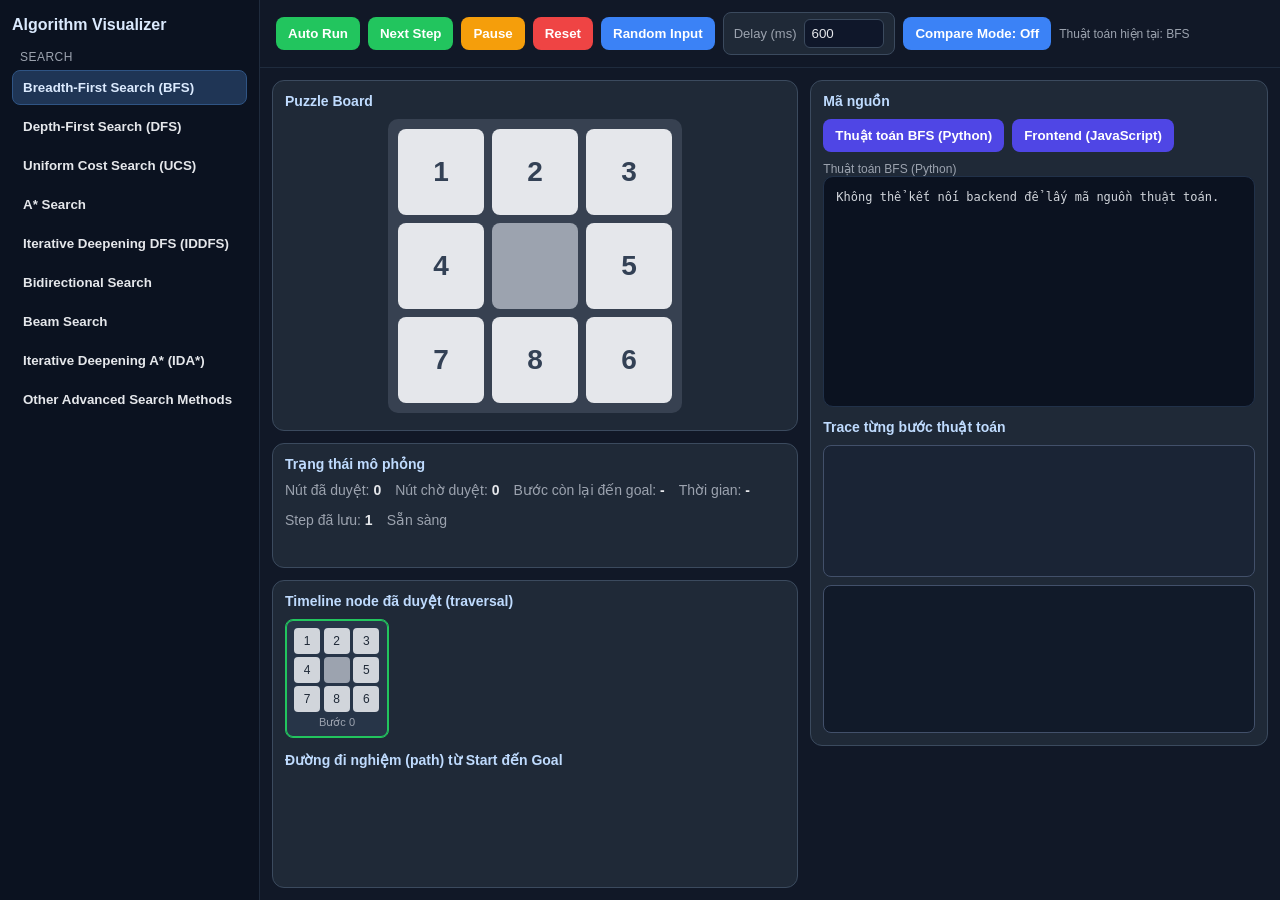
==== index.html @ 18bc1023 "version1" ====
<!DOCTYPE html>
<html lang="vi">
<head>
    <meta charset="UTF-8">
    <meta name="viewport" content="width=device-width, initial-scale=1.0">
    <title>AI Algorithm Visualizer</title>
    <link rel="stylesheet" href="./styles.css">
</head>
<body>
    <div class="app">
        <aside class="sidebar">
            <h2>Algorithm Visualizer</h2>
            <div class="group-title">Search</div>
            <button class="algo-item active" data-algo="bfs">Breadth-First Search (BFS)</button>
            <button class="algo-item" data-algo="dfs">Depth-First Search (DFS)</button>
            <button class="algo-item" data-algo="ucs">Uniform Cost Search (UCS)</button>
            <button class="algo-item" data-algo="astar">A* Search</button>
            <button class="algo-item" data-algo="iddfs">Iterative Deepening DFS (IDDFS)</button>
            <button class="algo-item" data-algo="bidirectional">Bidirectional Search</button>
            <button class="algo-item" data-algo="beam">Beam Search</button>
            <button class="algo-item" data-algo="idastar">Iterative Deepening A* (IDA*)</button>
            <button class="algo-item" data-algo="advanced">Other Advanced Search Methods</button>
        </aside>

        <main class="main">
            <div class="topbar">
                <button class="btn-start" onclick="startSearch()">Auto Run</button>
                <button class="btn-start" onclick="nextStep()">Next Step</button>
                <button id="pause-btn" class="btn-pause" onclick="togglePause()" disabled>Pause</button>
                <button class="btn-reset" onclick="resetSearch()">Reset</button>
                <button class="btn-random" onclick="randomizeInput()">Random Input</button>
                <label class="delay">Delay (ms) <input id="delay-input" type="number" min="50" max="5000" step="50" value="600"></label>
                <button id="compare-mode-btn" class="btn-random" onclick="toggleCompareMode()">Compare Mode: Off</button>
                <div id="compare-controls" class="hidden">
                    <label class="delay">Compare A
                        <select id="compare-a">
                            <option value="bfs">BFS</option>
                            <option value="dfs">DFS</option>
                            <option value="ucs">UCS</option>
                            <option value="astar">A*</option>
                            <option value="iddfs">IDDFS</option>
                            <option value="bidirectional">Bidirectional</option>
                            <option value="beam">Beam</option>
                            <option value="idastar">IDA*</option>
                            <option value="advanced">Advanced</option>
                        </select>
                    </label>
                    <label class="delay">Compare B
                        <select id="compare-b">
                            <option value="dfs">DFS</option>
                            <option value="bfs">BFS</option>
                            <option value="ucs">UCS</option>
                            <option value="astar">A*</option>
                            <option value="iddfs">IDDFS</option>
                            <option value="bidirectional">Bidirectional</option>
                            <option value="beam">Beam</option>
                            <option value="idastar">IDA*</option>
                            <option value="advanced">Advanced</option>
                        </select>
                    </label>
                    <label class="delay" title="Tổng thời gian tối đa để chạy hết animation compare; số frame càng nhiều thì mỗi frame càng nhanh.">Tua compare (giây)
                        <input id="compare-anim-budget-sec" type="number" min="1" max="600" step="1" value="50">
                    </label>
                    <button class="btn-start" onclick="compareAlgorithms()">Compare</button>
                </div>
                <span id="algo-label" class="subtle">Thuật toán hiện tại: BFS</span>
            </div>

            <div class="workspace">
                <section class="col">
                    <div class="panel compare-split-panel hidden" id="compare-split-panel">
                        <h3 class="panel-title">Compare View (A vs B)</h3>
                        <div class="compare-split-grid">
                            <div class="compare-side">
                                <div class="compare-title" id="compare-side-a-title">Algo A</div>
                                <div class="compare-main-board" id="compare-side-a-board"></div>
                                <div class="compare-line" id="compare-side-a-stats">No data</div>
                            </div>
                            <div class="compare-side">
                                <div class="compare-title" id="compare-side-b-title">Algo B</div>
                                <div class="compare-main-board" id="compare-side-b-board"></div>
                                <div class="compare-line" id="compare-side-b-stats">No data</div>
                            </div>
                        </div>
                    </div>

                    <div class="panel normal-mode-panel" id="main-board-panel">
                        <h3 class="panel-title">Puzzle Board</h3>
                        <div id="puzzle-container"></div>
                    </div>
                    <div class="panel normal-mode-panel" id="main-stats-panel">
                        <h3 class="panel-title">Trạng thái mô phỏng</h3>
                        <div class="stats">
                            <span>Nút đã duyệt: <b id="nodes">0</b></span>
                            <span>Nút chờ duyệt: <b id="frontier">0</b></span>
                            <span>Bước còn lại đến goal: <b id="remaining-steps">-</b></span>
                            <span>Thời gian: <b id="time">-</b></span>
                            <span>Step đã lưu: <b id="history-count">0</b></span>
                            <span id="status">Sẵn sàng</span>
                        </div>
                    </div>
                    <div class="panel hidden" id="compare-panel">
                        <h3 class="panel-title">So sánh thuật toán</h3>
                        <div id="compare-summary" class="subtle">Chọn 2 thuật toán và bấm Compare.</div>
                        <div class="compare-metrics" id="compare-metrics"></div>
                        <div class="compare-traversal" id="compare-traversal"></div>
                    </div>
                    <div class="panel normal-mode-panel" id="path-panel">
                        <h3 class="panel-title">Timeline node đã duyệt (traversal)</h3>
                        <div id="path-container"></div>
                        <h3 class="panel-title solution-title">Đường đi nghiệm (path) từ Start đến Goal</h3>
                        <div id="solution-path-container" class="solution-path-container"></div>
                    </div>
                </section>

                <section class="col" id="source-column">
                    <div class="panel source-trace-panel">
                        <div class="source-block">
                            <h3 class="panel-title">Mã nguồn</h3>
                            <div class="source-switch">
                                <button class="source-btn" onclick="showBfsSource()">Thuật toán BFS (Python)</button>
                                <button class="source-btn" onclick="showFrontendSource()">Frontend (JavaScript)</button>
                            </div>
                            <div id="source-title" class="subtle">Thuật toán BFS (Python)</div>
                            <pre id="source-code">Đang tải mã nguồn...</pre>
                        </div>

                        <div class="trace-block" id="trace-panel">
                            <h3 class="panel-title">Trace từng bước thuật toán</h3>
                            <div id="trace-program"></div>
                            <div id="trace-log"></div>
                        </div>
                    </div>
                </section>
            </div>
        </main>
    </div>

    <script src="./app.js"></script>
</body>
</html>
---- styles.css ----
:root {
    --bg: #111827;
    --panel: #1f2937;
    --panel-soft: #273548;
    --panel-border: #3b4a5e;
    --text: #e5e7eb;
    --text-dim: #9ca3af;
    --accent: #22c55e;
    --accent-2: #3b82f6;
    --warn: #f59e0b;
    --danger: #ef4444;
}

* { box-sizing: border-box; }

body {
    margin: 0;
    font-family: Inter, "Segoe UI", sans-serif;
    background: var(--bg);
    color: var(--text);
    min-height: 100vh;
}

.app {
    display: grid;
    grid-template-columns: 260px 1fr;
    min-height: 100vh;
}

.sidebar {
    background: #0b1220;
    border-right: 1px solid #1f2b3d;
    padding: 16px 12px;
    overflow: auto;
}

.sidebar h2 {
    margin: 0 0 16px;
    font-size: 16px;
    color: #dbeafe;
}

.group-title {
    font-size: 12px;
    color: var(--text-dim);
    margin: 14px 8px 6px;
    text-transform: uppercase;
    letter-spacing: .04em;
}

.algo-item {
    width: 100%;
    text-align: left;
    border: 1px solid transparent;
    background: transparent;
    color: var(--text);
    border-radius: 8px;
    padding: 9px 10px;
    margin-bottom: 4px;
    cursor: pointer;
}

.algo-item:hover { background: #1b2638; }

.algo-item.active {
    background: #1f3555;
    border-color: #2f5484;
    color: #dbeafe;
}

.main {
    display: grid;
    grid-template-rows: auto 1fr;
    min-width: 0;
}

.topbar {
    border-bottom: 1px solid #1f2b3d;
    padding: 12px 16px;
    display: flex;
    gap: 8px;
    align-items: center;
    flex-wrap: wrap;
}

#compare-controls {
    display: inline-flex;
    gap: 8px;
    align-items: center;
    flex-wrap: wrap;
}

.main.compare-active .workspace {
    grid-template-columns: 1fr;
}

.main.compare-active .col {
    grid-template-columns: 1fr;
}

button {
    border: 0;
    border-radius: 8px;
    padding: 9px 12px;
    color: white;
    cursor: pointer;
    font-weight: 600;
}

.btn-start { background: var(--accent); }
.btn-pause { background: var(--warn); }
.btn-reset { background: var(--danger); }
.btn-random { background: var(--accent-2); }

.delay {
    display: inline-flex;
    gap: 8px;
    align-items: center;
    padding: 6px 10px;
    border: 1px solid var(--panel-border);
    border-radius: 8px;
    background: var(--panel);
    color: var(--text-dim);
    font-size: 13px;
}

.delay input {
    width: 80px;
    border-radius: 6px;
    border: 1px solid var(--panel-border);
    background: #0f172a;
    color: var(--text);
    padding: 6px;
}

.delay select {
    min-width: 90px;
    border-radius: 6px;
    border: 1px solid var(--panel-border);
    background: #0f172a;
    color: var(--text);
    padding: 6px;
}

.workspace {
    display: grid;
    grid-template-columns: 1.15fr 1fr;
    gap: 12px;
    padding: 12px;
    min-height: 0;
}

.col {
    display: grid;
    gap: 12px;
    min-height: 0;
    min-width: 0;
}

.panel {
    background: var(--panel);
    border: 1px solid var(--panel-border);
    border-radius: 12px;
    padding: 12px;
    min-height: 120px;
    min-width: 0;
}

.hidden { display: none !important; }

.panel-title {
    margin: 0 0 10px;
    font-size: 14px;
    color: #bfdbfe;
}

.stats {
    display: flex;
    gap: 14px;
    flex-wrap: wrap;
    font-size: 14px;
    color: var(--text-dim);
}

.stats b { color: var(--text); }

#puzzle-container {
    display: grid;
    grid-template-columns: repeat(3, 86px);
    gap: 8px;
    justify-content: center;
    background: #374151;
    border-radius: 10px;
    padding: 10px;
    width: max-content;
    margin: 0 auto;
}

.tile {
    position: relative;
    width: 86px;
    height: 86px;
    border-radius: 8px;
    display: flex;
    align-items: center;
    justify-content: center;
    font-size: 28px;
    font-weight: 700;
    background: #e5e7eb;
    color: #334155;
    transition: background-color 0.2s ease, transform 0.2s ease, box-shadow 0.2s ease;
}

.empty { background: #9ca3af; }

/* Flash mọi ô có giá trị khác bước trước (kể cả nhảy xa trên graph). */
@keyframes tile-changed-flash {
    0% { box-shadow: 0 0 0 0 rgba(167, 139, 250, 0.65); transform: scale(1); }
    35% { box-shadow: 0 0 0 10px rgba(167, 139, 250, 0.18); transform: scale(1.06); background: #c4b5fd; }
    100% { box-shadow: 0 0 0 0 transparent; transform: scale(1); }
}

.tile.tile-changed-flash,
.tile.empty.tile-changed-flash {
    animation: tile-changed-flash 0.5s ease-out;
    z-index: 1;
}

@keyframes mini-tile-changed-flash {
    0% { box-shadow: 0 0 0 0 rgba(167, 139, 250, 0.55); }
    40% { box-shadow: 0 0 0 4px rgba(167, 139, 250, 0.3); background: #c4b5fd; }
    100% { box-shadow: 0 0 0 0 transparent; }
}

.mini-tile.mini-tile-changed-flash,
.mini-tile.empty.mini-tile-changed-flash {
    animation: mini-tile-changed-flash 0.5s ease-out;
}

@keyframes compare-main-tile-changed-flash {
    0% { box-shadow: 0 0 0 0 rgba(167, 139, 250, 0.55); transform: scale(1); }
    40% { box-shadow: 0 0 0 6px rgba(167, 139, 250, 0.22); transform: scale(1.07); background: #c4b5fd; }
    100% { box-shadow: 0 0 0 0 transparent; transform: scale(1); }
}

.compare-main-tile.compare-main-tile-changed-flash,
.compare-main-tile.empty.compare-main-tile-changed-flash {
    animation: compare-main-tile-changed-flash 0.5s ease-out;
    z-index: 1;
}

#path-container {
    display: flex;
    gap: 8px;
    overflow-x: auto;
    overflow-y: hidden;
    min-height: 92px;
    max-width: 100%;
    padding-bottom: 4px;
}

.path-node {
    min-width: 104px;
    flex: 0 0 auto;
    border-radius: 8px;
    border: 1px solid #42506a;
    background: var(--panel-soft);
    padding: 8px;
}

.path-node.current {
    border-color: #22c55e;
    box-shadow: 0 0 0 1px #22c55e inset;
}

.mini-grid { display: grid; grid-template-columns: repeat(3, 1fr); gap: 3px; }

.mini-tile {
    position: relative;
    width: 26px;
    height: 26px;
    border-radius: 4px;
    display: flex;
    align-items: center;
    justify-content: center;
    background: #d1d5db;
    color: #1f2937;
    font-size: 12px;
    transition: background-color 0.2s ease, box-shadow 0.2s ease;
}

.mini-tile.empty { background: #9ca3af; }

.path-step { text-align: center; font-size: 11px; color: var(--text-dim); margin-top: 4px; }

#path-panel {
    max-height: 360px;
    overflow: hidden;
}

.solution-title {
    margin-top: 10px;
}

.solution-path-container {
    display: flex;
    gap: 8px;
    overflow-x: auto;
    overflow-y: hidden;
    min-height: 92px;
    max-width: 100%;
    padding-bottom: 4px;
}

#compare-panel { overflow: hidden; }

.compare-metrics {
    display: grid;
    grid-template-columns: 1fr 1fr;
    gap: 8px;
    margin-top: 8px;
}

.compare-card {
    border: 1px solid #42506a;
    border-radius: 8px;
    background: #1a2435;
    padding: 8px;
    min-width: 0;
}

.compare-title {
    font-size: 12px;
    color: #bfdbfe;
    margin-bottom: 6px;
}

.compare-line {
    font-size: 12px;
    color: #d1d5db;
    margin: 2px 0;
}

.compare-traversal {
    display: grid;
    grid-template-columns: 1fr;
    gap: 8px;
    margin-top: 8px;
}

.compare-traversal-block {
    min-width: 0;
}

.compare-strip {
    border: 1px solid #42506a;
    border-radius: 8px;
    background: #111a29;
    padding: 6px;
    min-height: 80px;
    max-height: 130px;
    overflow-x: auto;
    overflow-y: hidden;
    display: flex;
    gap: 6px;
}

.compare-state {
    min-width: 62px;
    border: 1px solid #3f4e66;
    border-radius: 6px;
    padding: 4px;
    background: #1f2937;
}

.compare-grid {
    display: grid;
    grid-template-columns: repeat(3, 1fr);
    gap: 2px;
}

.compare-tile {
    width: 14px;
    height: 14px;
    border-radius: 2px;
    background: #d1d5db;
    color: #111827;
    font-size: 9px;
    display: flex;
    align-items: center;
    justify-content: center;
}

.compare-tile.empty { background: #9ca3af; }

.compare-split-grid {
    display: grid;
    grid-template-columns: 1fr 1fr;
    gap: 10px;
    align-items: stretch;
}

.compare-side {
    border: 1px solid #42506a;
    border-radius: 8px;
    background: #1a2435;
    padding: 8px;
    min-height: 132px;
    display: flex;
    flex-direction: column;
    justify-content: space-between;
}

.compare-main-board {
    margin-top: 6px;
    display: grid;
    grid-template-columns: repeat(3, 48px);
    gap: 6px;
    width: max-content;
    background: #334155;
    padding: 8px;
    border-radius: 6px;
}

.compare-main-tile {
    position: relative;
    width: 48px;
    height: 48px;
    border-radius: 4px;
    background: #e5e7eb;
    color: #111827;
    font-size: 22px;
    font-weight: 700;
    display: flex;
    align-items: center;
    justify-content: center;
    transition: background-color 0.2s ease, transform 0.2s ease, box-shadow 0.2s ease;
}

.compare-main-tile.empty { background: #9ca3af; }

.compare-split-panel,
#compare-panel {
    width: 100%;
}

#trace-panel {
    overflow: hidden;
}

#trace-program {
    border: 1px solid #42506a;
    border-radius: 8px;
    background: #1a2435;
    margin-bottom: 8px;
    max-height: 130px;
    overflow: auto;
}

.trace-line {
    padding: 6px 8px;
    font-size: 12px;
    color: #cbd5e1;
    border-bottom: 1px solid #2b3951;
    font-family: ui-monospace, SFMono-Regular, Menlo, monospace;
}

.trace-line:last-child { border-bottom: 0; }
.trace-line.active {
    background: #1e3a5f;
    color: #e2e8f0;
}

#trace-log {
    border: 1px solid #42506a;
    border-radius: 8px;
    background: #111a29;
    max-height: 120px;
    overflow: auto;
    padding: 6px;
    font-size: 12px;
}

.trace-log-item {
    color: #cbd5e1;
    padding: 4px 2px;
    border-bottom: 1px dashed #2f3f58;
}

.trace-log-item:last-child { border-bottom: 0; }

#source-code {
    margin: 0;
    max-height: none;
    overflow: auto;
    padding: 12px;
    border-radius: 10px;
    background: #0b1220;
    border: 1px solid #213149;
    color: #d1d5db;
    font-size: 12px;
    line-height: 1.45;
    white-space: pre;
    font-family: ui-monospace, SFMono-Regular, Menlo, Monaco, Consolas, monospace;
}

.tok-kw { color: #c084fc; font-weight: 600; }
.tok-str { color: #34d399; }
.tok-num { color: #f59e0b; }
.tok-comment { color: #94a3b8; font-style: italic; }

.source-switch { display: flex; gap: 8px; margin-bottom: 10px; }
.source-btn { background: #4f46e5; }
.subtle { color: var(--text-dim); font-size: 12px; }

.source-trace-panel {
    display: grid;
    grid-template-rows: minmax(280px, 1fr) minmax(230px, 1fr);
    gap: 12px;
    height: min(74vh, 780px);
    min-height: 0;
    width: 100%;
    max-width: 100%;
    overflow: hidden;
}

.source-block,
.trace-block {
    min-height: 0;
    min-width: 0;
    display: flex;
    flex-direction: column;
    overflow: hidden;
}

.source-block #source-code {
    flex: 1;
    min-height: 160px;
}

.trace-block #trace-program {
    flex: 0 0 42%;
    min-height: 90px;
    max-height: none;
}

.trace-block #trace-log {
    flex: 1;
    max-height: none;
    min-height: 0;
    overflow-x: hidden;
}

.trace-block #trace-program {
    overflow-x: hidden;
}

.trace-line,
.trace-log-item {
    overflow-wrap: anywhere;
    word-break: break-word;
}

@media (max-width: 1200px) {
    .workspace { grid-template-columns: 1fr; }
    .source-trace-panel {
        height: auto;
        grid-template-rows: auto auto;
    }
}
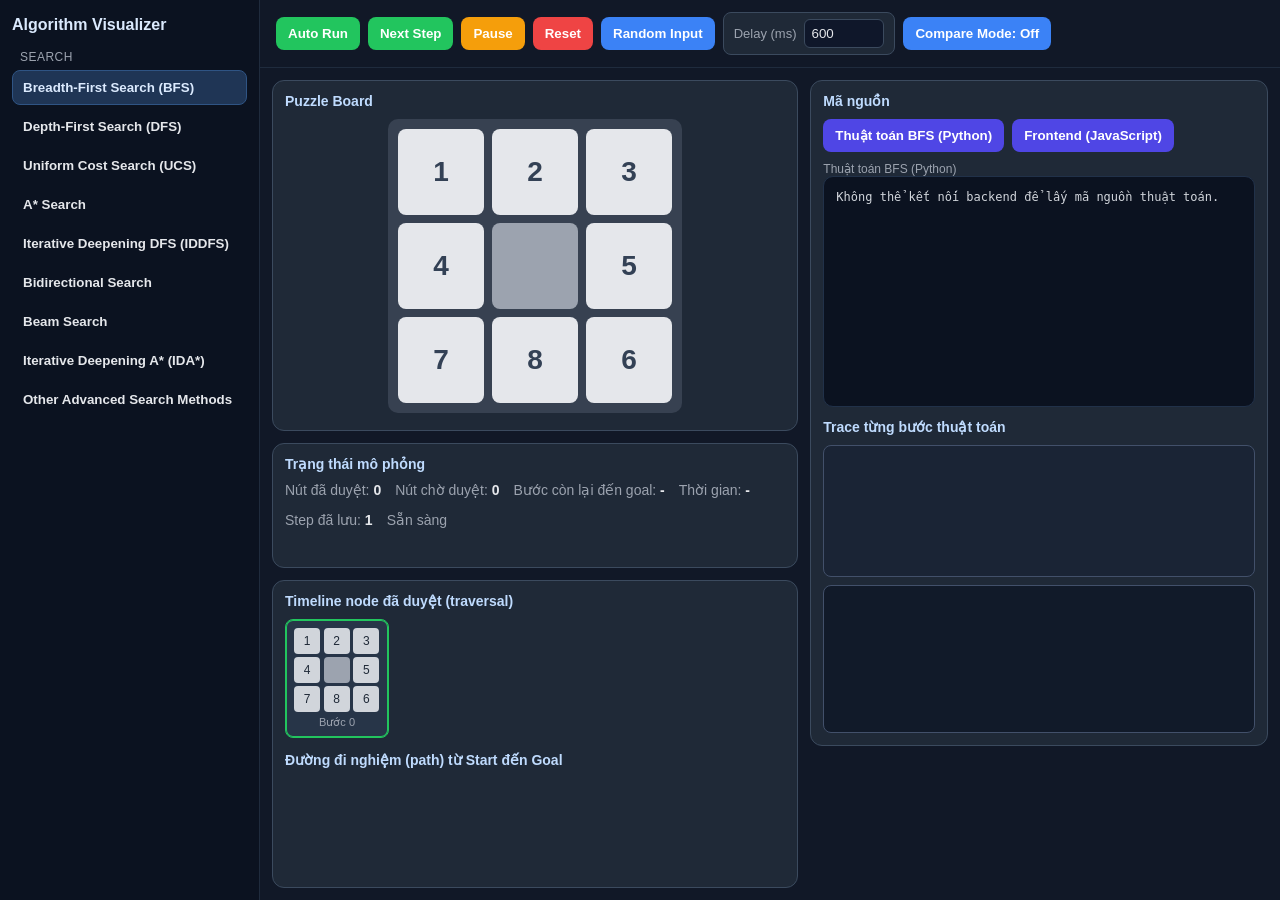
==== commit 9b47b485: "Tung" ====
--- a/index.html
+++ b/index.html
@@ -57,13 +57,12 @@
                             <option value="idastar">IDA*</option>
                             <option value="advanced">Advanced</option>
                         </select>
-                    </label>
-                    <label class="delay" title="Tổng thời gian tối đa để chạy hết animation compare; số frame càng nhiều thì mỗi frame càng nhanh.">Tua compare (giây)
-                        <input id="compare-anim-budget-sec" type="number" min="1" max="600" step="1" value="50">
-                    </label>
+                    <!-- </label> -->
+                    <!-- <label class="delay" title="Tổng thời gian tối đa để chạy hết animation compare; số frame càng nhiều thì mỗi frame càng nhanh.">Tua compare (giây) -->
+                        <!-- <input id="compare-anim-budget-sec" type="number" min="1" max="600" step="1" value="50"> -->
+                    <!-- </label> -->
                     <button class="btn-start" onclick="compareAlgorithms()">Compare</button>
                 </div>
-                <span id="algo-label" class="subtle">Thuật toán hiện tại: BFS</span>
             </div>
 
             <div class="workspace">
--- a/styles.css
+++ b/styles.css
@@ -222,7 +222,7 @@
 
 .tile.tile-changed-flash,
 .tile.empty.tile-changed-flash {
-    animation: tile-changed-flash 0.5s ease-out;
+    animation: tile-changed-flash 0.18s ease-out;
     z-index: 1;
 }
 
@@ -234,7 +234,7 @@
 
 .mini-tile.mini-tile-changed-flash,
 .mini-tile.empty.mini-tile-changed-flash {
-    animation: mini-tile-changed-flash 0.5s ease-out;
+    animation: mini-tile-changed-flash 0.18s ease-out;
 }
 
 @keyframes compare-main-tile-changed-flash {
@@ -245,7 +245,7 @@
 
 .compare-main-tile.compare-main-tile-changed-flash,
 .compare-main-tile.empty.compare-main-tile-changed-flash {
-    animation: compare-main-tile-changed-flash 0.5s ease-out;
+    animation: compare-main-tile-changed-flash 0.18s ease-out;
     z-index: 1;
 }
 
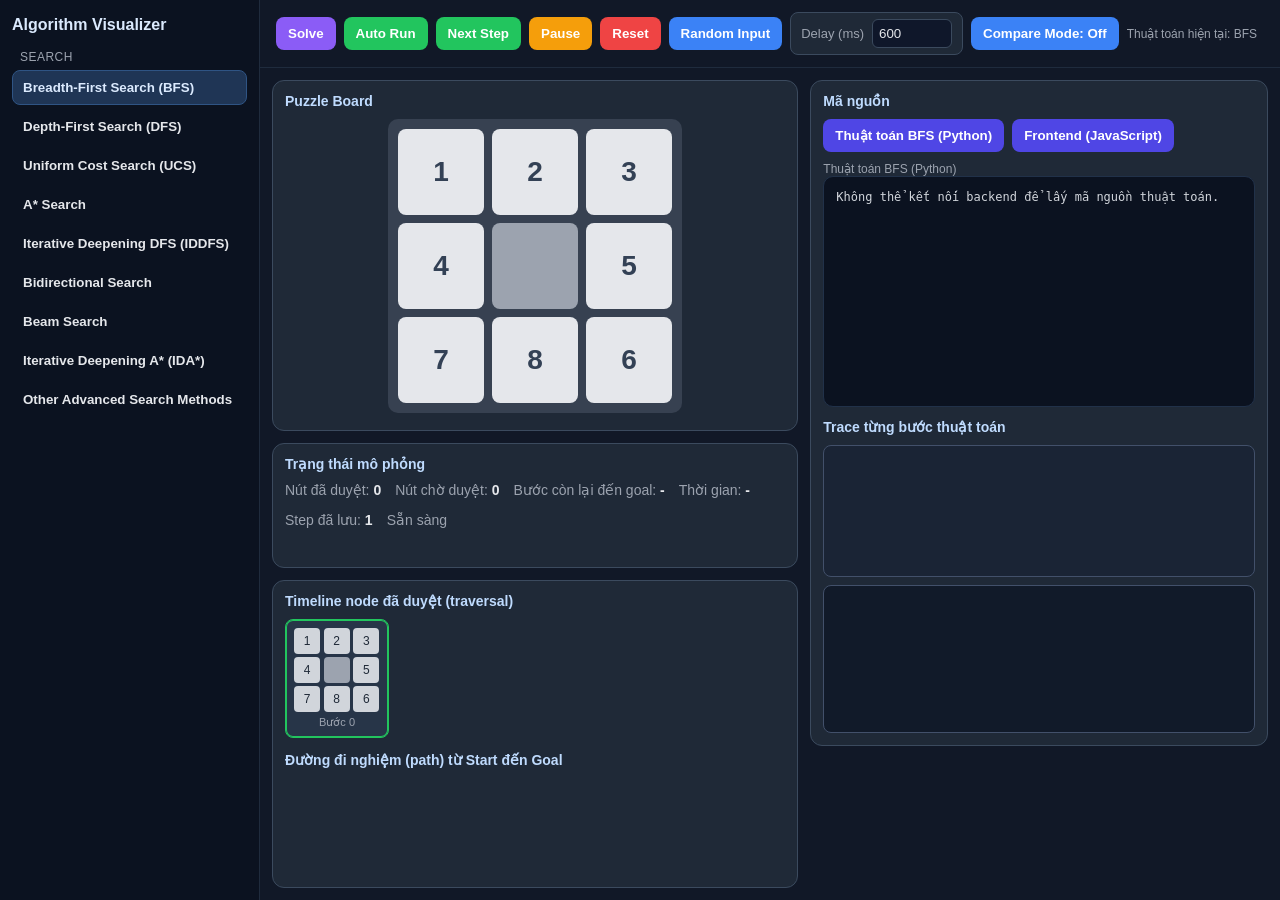
==== commit 0c1c6a9b: "Hieu" ====
--- a/index.html
+++ b/index.html
@@ -24,6 +24,7 @@
 
         <main class="main">
             <div class="topbar">
+                <button class="btn-solve" onclick="solveInstant()">Solve</button>
                 <button class="btn-start" onclick="startSearch()">Auto Run</button>
                 <button class="btn-start" onclick="nextStep()">Next Step</button>
                 <button id="pause-btn" class="btn-pause" onclick="togglePause()" disabled>Pause</button>
@@ -57,12 +58,13 @@
                             <option value="idastar">IDA*</option>
                             <option value="advanced">Advanced</option>
                         </select>
-                    <!-- </label> -->
-                    <!-- <label class="delay" title="Tổng thời gian tối đa để chạy hết animation compare; số frame càng nhiều thì mỗi frame càng nhanh.">Tua compare (giây) -->
-                        <!-- <input id="compare-anim-budget-sec" type="number" min="1" max="600" step="1" value="50"> -->
-                    <!-- </label> -->
+                    </label>
+                    <label class="delay" title="Tổng thời gian tối đa để chạy hết animation compare; số frame càng nhiều thì mỗi frame càng nhanh.">Tua compare (giây)
+                        <input id="compare-anim-budget-sec" type="number" min="1" max="600" step="1" value="50">
+                    </label>
                     <button class="btn-start" onclick="compareAlgorithms()">Compare</button>
                 </div>
+                <span id="algo-label" class="subtle">Thuật toán hiện tại: BFS</span>
             </div>
 
             <div class="workspace">
--- a/styles.css
+++ b/styles.css
@@ -222,7 +222,7 @@
 
 .tile.tile-changed-flash,
 .tile.empty.tile-changed-flash {
-    animation: tile-changed-flash 0.18s ease-out;
+    animation: tile-changed-flash 0.5s ease-out;
     z-index: 1;
 }
 
@@ -234,7 +234,7 @@
 
 .mini-tile.mini-tile-changed-flash,
 .mini-tile.empty.mini-tile-changed-flash {
-    animation: mini-tile-changed-flash 0.18s ease-out;
+    animation: mini-tile-changed-flash 0.5s ease-out;
 }
 
 @keyframes compare-main-tile-changed-flash {
@@ -245,7 +245,7 @@
 
 .compare-main-tile.compare-main-tile-changed-flash,
 .compare-main-tile.empty.compare-main-tile-changed-flash {
-    animation: compare-main-tile-changed-flash 0.18s ease-out;
+    animation: compare-main-tile-changed-flash 0.5s ease-out;
     z-index: 1;
 }
 
@@ -568,3 +568,15 @@
         grid-template-rows: auto auto;
     }
 }
+.btn-solve { background: #8b5cf6; }
+.tile {
+  will-change: transform;
+  transition: background 0.25s ease;
+}
+.tile.animating {
+  transition: transform 0.28s cubic-bezier(0.4, 0, 0.2, 1), background 0.25s ease;
+}
+.tile.moved {
+  background: #22c55e !important;
+  color: #fff !important;
+}
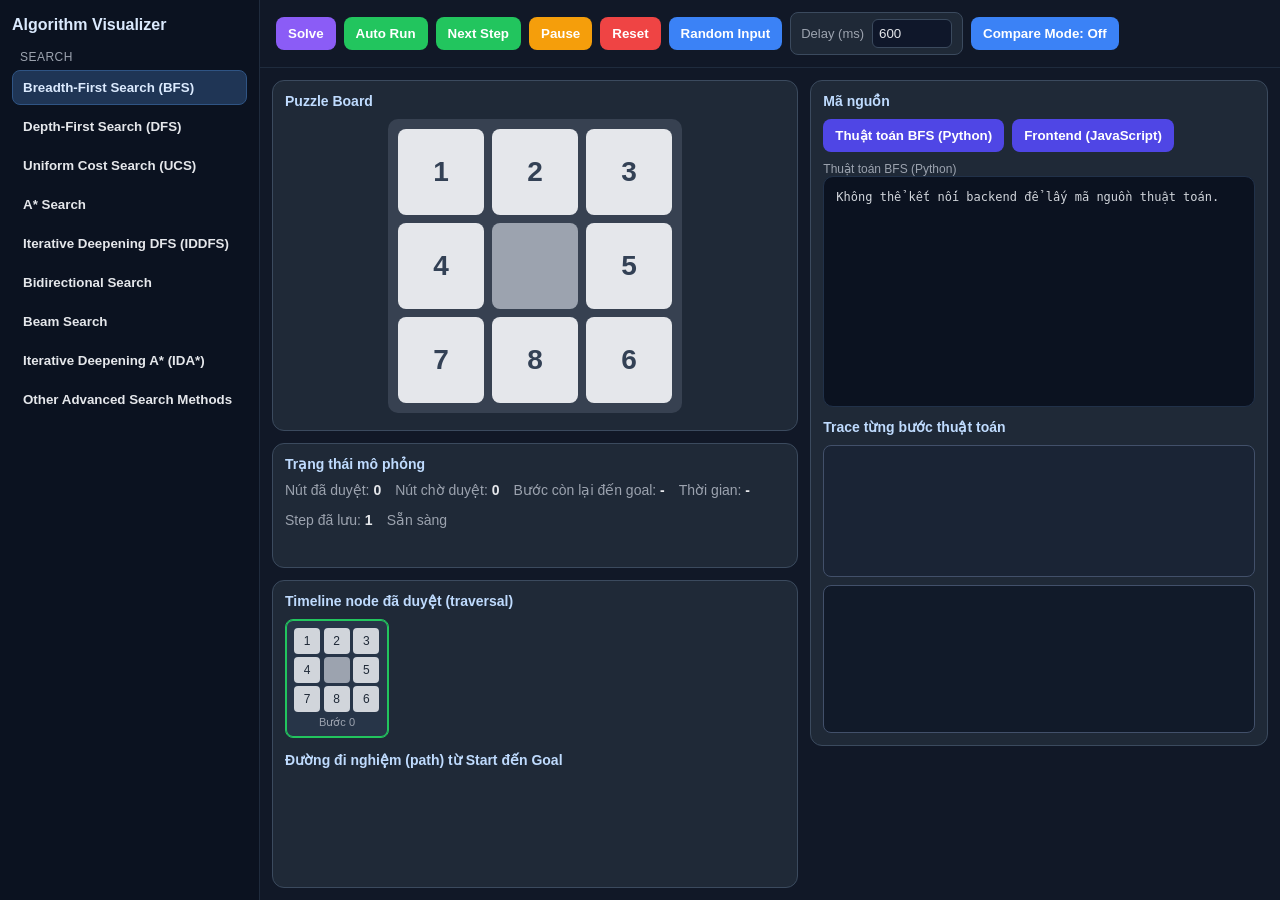
==== commit 4d6be8fc: "Merge branch 'master' of https://github.com/Thanhtung46/visualization-Aglo-Problem-Search" ====
--- a/index.html
+++ b/index.html
@@ -58,13 +58,12 @@
                             <option value="idastar">IDA*</option>
                             <option value="advanced">Advanced</option>
                         </select>
-                    </label>
-                    <label class="delay" title="Tổng thời gian tối đa để chạy hết animation compare; số frame càng nhiều thì mỗi frame càng nhanh.">Tua compare (giây)
-                        <input id="compare-anim-budget-sec" type="number" min="1" max="600" step="1" value="50">
-                    </label>
+                    <!-- </label> -->
+                    <!-- <label class="delay" title="Tổng thời gian tối đa để chạy hết animation compare; số frame càng nhiều thì mỗi frame càng nhanh.">Tua compare (giây) -->
+                        <!-- <input id="compare-anim-budget-sec" type="number" min="1" max="600" step="1" value="50"> -->
+                    <!-- </label> -->
                     <button class="btn-start" onclick="compareAlgorithms()">Compare</button>
                 </div>
-                <span id="algo-label" class="subtle">Thuật toán hiện tại: BFS</span>
             </div>
 
             <div class="workspace">
--- a/styles.css
+++ b/styles.css
@@ -222,7 +222,7 @@
 
 .tile.tile-changed-flash,
 .tile.empty.tile-changed-flash {
-    animation: tile-changed-flash 0.5s ease-out;
+    animation: tile-changed-flash 0.18s ease-out;
     z-index: 1;
 }
 
@@ -234,7 +234,7 @@
 
 .mini-tile.mini-tile-changed-flash,
 .mini-tile.empty.mini-tile-changed-flash {
-    animation: mini-tile-changed-flash 0.5s ease-out;
+    animation: mini-tile-changed-flash 0.18s ease-out;
 }
 
 @keyframes compare-main-tile-changed-flash {
@@ -245,7 +245,7 @@
 
 .compare-main-tile.compare-main-tile-changed-flash,
 .compare-main-tile.empty.compare-main-tile-changed-flash {
-    animation: compare-main-tile-changed-flash 0.5s ease-out;
+    animation: compare-main-tile-changed-flash 0.18s ease-out;
     z-index: 1;
 }
 
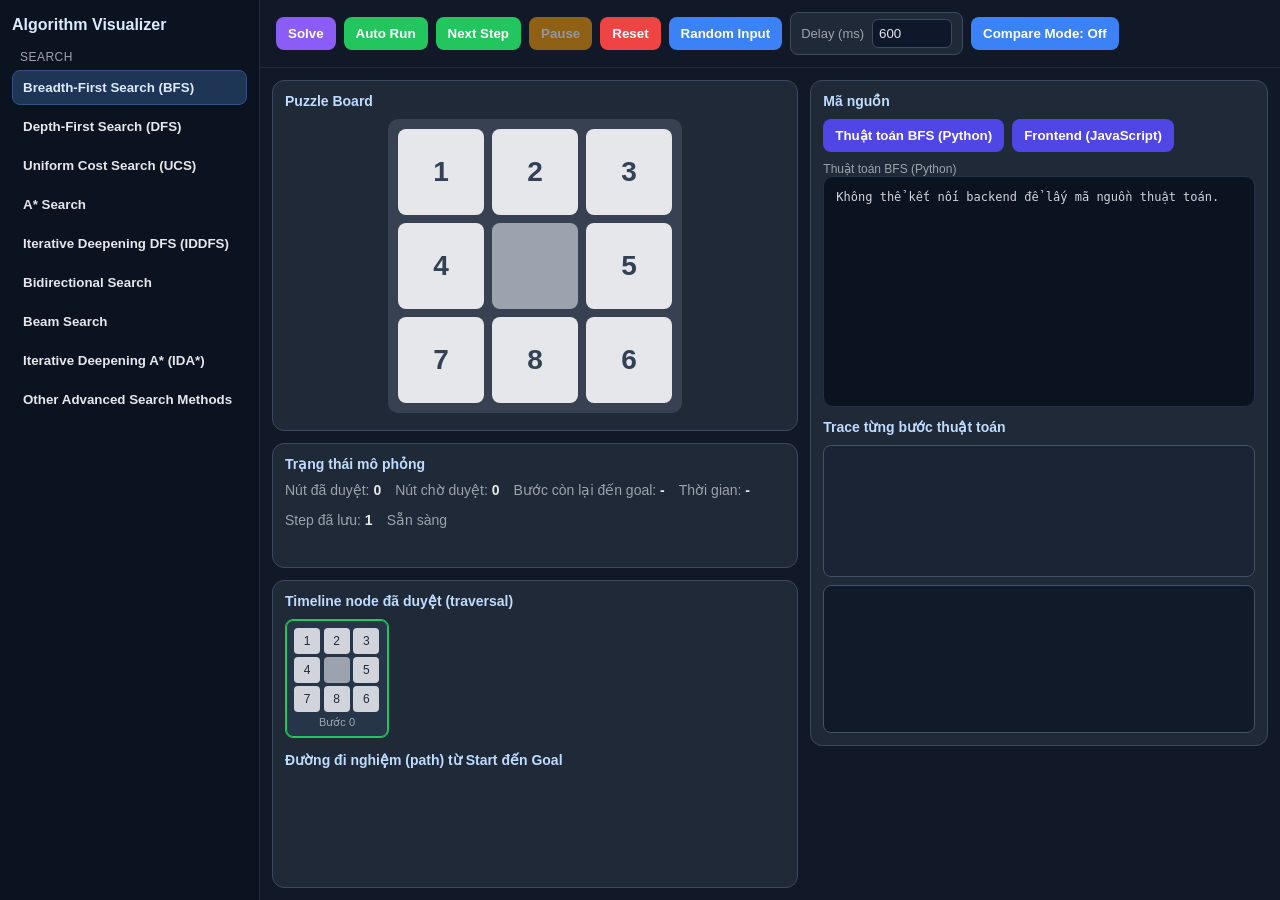
==== commit 0117e415: "hello" ====
--- a/index.html
+++ b/index.html
@@ -24,12 +24,12 @@
 
         <main class="main">
             <div class="topbar">
-                <button class="btn-solve" onclick="solveInstant()">Solve</button>
-                <button class="btn-start" onclick="startSearch()">Auto Run</button>
-                <button class="btn-start" onclick="nextStep()">Next Step</button>
+                <button id="solve-btn" class="btn-solve" onclick="solveInstant()">Solve</button>
+                <button id="auto-run-btn" class="btn-start" onclick="startSearch()">Auto Run</button>
+                <button id="next-step-btn" class="btn-start" onclick="nextStep()">Next Step</button>
                 <button id="pause-btn" class="btn-pause" onclick="togglePause()" disabled>Pause</button>
-                <button class="btn-reset" onclick="resetSearch()">Reset</button>
-                <button class="btn-random" onclick="randomizeInput()">Random Input</button>
+                <button id="reset-btn" class="btn-reset" onclick="resetSearch()">Reset</button>
+                <button id="random-btn" class="btn-random" onclick="randomizeInput()">Random Input</button>
                 <label class="delay">Delay (ms) <input id="delay-input" type="number" min="50" max="5000" step="50" value="600"></label>
                 <button id="compare-mode-btn" class="btn-random" onclick="toggleCompareMode()">Compare Mode: Off</button>
                 <div id="compare-controls" class="hidden">
@@ -58,11 +58,15 @@
                             <option value="idastar">IDA*</option>
                             <option value="advanced">Advanced</option>
                         </select>
-                    <!-- </label> -->
+                    </label>
+                    <label class="delay" title="Giới hạn tối đa số nút được khám phá (nodes_explored) trong compare.">
+                        Node explore limit
+                        <input id="compare-node-limit" type="number" min="1" max="500000" step="500" value="5000">
+                    </label>
                     <!-- <label class="delay" title="Tổng thời gian tối đa để chạy hết animation compare; số frame càng nhiều thì mỗi frame càng nhanh.">Tua compare (giây) -->
                         <!-- <input id="compare-anim-budget-sec" type="number" min="1" max="600" step="1" value="50"> -->
                     <!-- </label> -->
-                    <button class="btn-start" onclick="compareAlgorithms()">Compare</button>
+                    <button id="compare-btn" class="btn-start" onclick="compareAlgorithms()">Compare</button>
                 </div>
             </div>
 
@@ -74,12 +78,12 @@
                             <div class="compare-side">
                                 <div class="compare-title" id="compare-side-a-title">Algo A</div>
                                 <div class="compare-main-board" id="compare-side-a-board"></div>
-                                <div class="compare-line" id="compare-side-a-stats">No data</div>
+                                <!-- <div class="compare-line" id="compare-side-a-stats">No data</div> -->
                             </div>
                             <div class="compare-side">
                                 <div class="compare-title" id="compare-side-b-title">Algo B</div>
                                 <div class="compare-main-board" id="compare-side-b-board"></div>
-                                <div class="compare-line" id="compare-side-b-stats">No data</div>
+                                <!-- <div class="compare-line" id="compare-side-b-stats">No data</div> -->
                             </div>
                         </div>
                     </div>
@@ -101,7 +105,7 @@
                     </div>
                     <div class="panel hidden" id="compare-panel">
                         <h3 class="panel-title">So sánh thuật toán</h3>
-                        <div id="compare-summary" class="subtle">Chọn 2 thuật toán và bấm Compare.</div>
+                        <!-- <div id="compare-summary" class="subtle">Chọn 2 thuật toán và bấm Compare.</div> -->
                         <div class="compare-metrics" id="compare-metrics"></div>
                         <div class="compare-traversal" id="compare-traversal"></div>
                     </div>
--- a/styles.css
+++ b/styles.css
@@ -111,6 +111,54 @@
 .btn-pause { background: var(--warn); }
 .btn-reset { background: var(--danger); }
 .btn-random { background: var(--accent-2); }
+
+button.btn-running {
+    box-shadow: 0 0 0 2px rgba(34, 197, 94, 0.35), 0 0 22px rgba(34, 197, 94, 0.35);
+    animation: btn-glow 1.1s ease-in-out infinite;
+}
+
+button.btn-paused {
+    box-shadow: 0 0 0 2px rgba(245, 158, 11, 0.35), 0 0 22px rgba(245, 158, 11, 0.35);
+    animation: btn-glow 1.1s ease-in-out infinite;
+}
+
+button.btn-busy {
+    position: relative;
+    opacity: 0.95;
+}
+
+button.btn-busy::after {
+    content: "";
+    width: 14px;
+    height: 14px;
+    border-radius: 50%;
+    border: 2px solid rgba(255, 255, 255, 0.55);
+    border-top-color: rgba(255, 255, 255, 0.15);
+    position: absolute;
+    right: 10px;
+    top: 50%;
+    transform: translateY(-50%);
+    animation: btn-spin 0.75s linear infinite;
+}
+
+button.btn-busy {
+    pointer-events: none;
+}
+
+button.btn-dim {
+    opacity: 0.55;
+}
+
+@keyframes btn-glow {
+    0% { filter: brightness(1.0); transform: translateY(0); }
+    50% { filter: brightness(1.15); transform: translateY(-1px); }
+    100% { filter: brightness(1.0); transform: translateY(0); }
+}
+
+@keyframes btn-spin {
+    from { transform: translateY(-50%) rotate(0deg); }
+    to { transform: translateY(-50%) rotate(360deg); }
+}
 
 .delay {
     display: inline-flex;
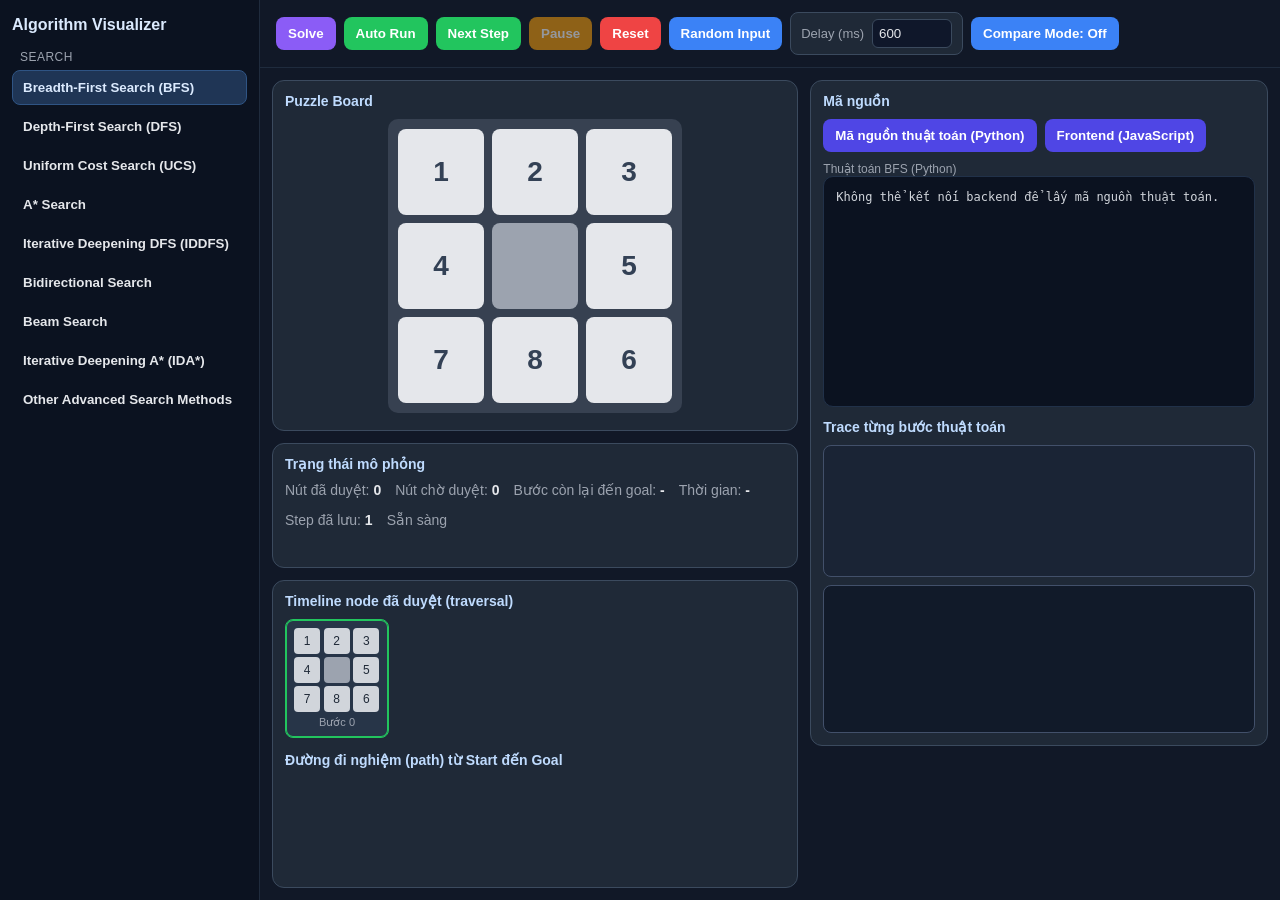
==== commit 86086185: "feat: them engine astar va idastar, sua giao dien" ====
--- a/index.html
+++ b/index.html
@@ -122,10 +122,10 @@
                         <div class="source-block">
                             <h3 class="panel-title">Mã nguồn</h3>
                             <div class="source-switch">
-                                <button class="source-btn" onclick="showBfsSource()">Thuật toán BFS (Python)</button>
+                                <button class="source-btn" onclick="showAlgorithmSource()">Mã nguồn thuật toán (Python)</button>
                                 <button class="source-btn" onclick="showFrontendSource()">Frontend (JavaScript)</button>
                             </div>
-                            <div id="source-title" class="subtle">Thuật toán BFS (Python)</div>
+                            <div id="source-title" class="subtle">Mã nguồn thuật toán (Python)</div>
                             <pre id="source-code">Đang tải mã nguồn...</pre>
                         </div>
 
--- a/styles.css
+++ b/styles.css
@@ -627,4 +627,4 @@
 .tile.moved {
   background: #22c55e !important;
   color: #fff !important;
-}+}
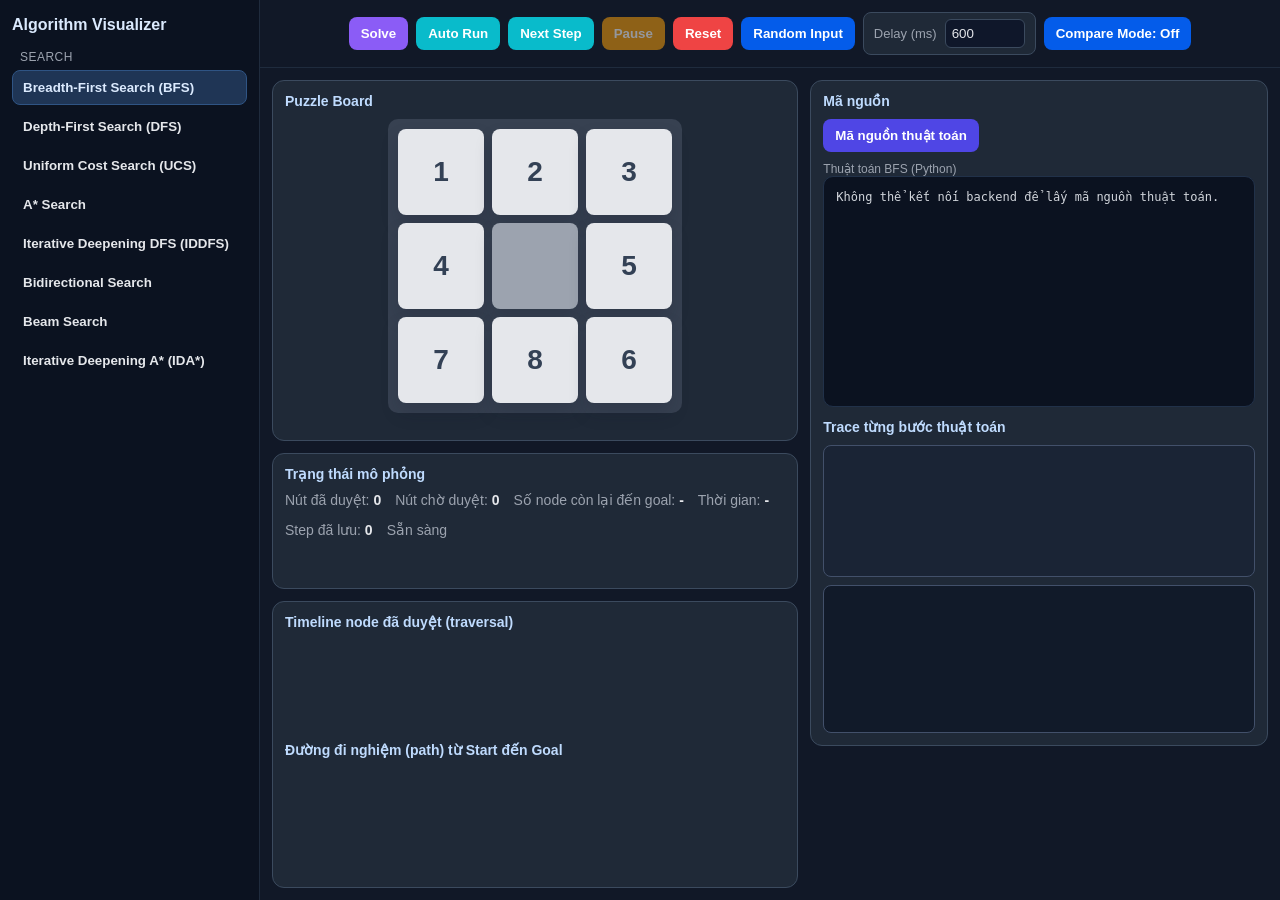
==== commit 8e07dfe8: "fix UI" ====
--- a/index.html
+++ b/index.html
@@ -19,7 +19,7 @@
             <button class="algo-item" data-algo="bidirectional">Bidirectional Search</button>
             <button class="algo-item" data-algo="beam">Beam Search</button>
             <button class="algo-item" data-algo="idastar">Iterative Deepening A* (IDA*)</button>
-            <button class="algo-item" data-algo="advanced">Other Advanced Search Methods</button>
+            <!-- <button class="algo-item" data-algo="advanced">Other Advanced Search Methods</button> -->
         </aside>
 
         <main class="main">
@@ -30,7 +30,7 @@
                 <button id="pause-btn" class="btn-pause" onclick="togglePause()" disabled>Pause</button>
                 <button id="reset-btn" class="btn-reset" onclick="resetSearch()">Reset</button>
                 <button id="random-btn" class="btn-random" onclick="randomizeInput()">Random Input</button>
-                <label class="delay">Delay (ms) <input id="delay-input" type="number" min="50" max="5000" step="50" value="600"></label>
+                <label class="delay" id="delay-control">Delay (ms) <input id="delay-input" type="number" min="1" max="5000" step="50" value="600"></label>
                 <button id="compare-mode-btn" class="btn-random" onclick="toggleCompareMode()">Compare Mode: Off</button>
                 <div id="compare-controls" class="hidden">
                     <label class="delay">Compare A
@@ -63,9 +63,6 @@
                         Node explore limit
                         <input id="compare-node-limit" type="number" min="1" max="500000" step="500" value="5000">
                     </label>
-                    <!-- <label class="delay" title="Tổng thời gian tối đa để chạy hết animation compare; số frame càng nhiều thì mỗi frame càng nhanh.">Tua compare (giây) -->
-                        <!-- <input id="compare-anim-budget-sec" type="number" min="1" max="600" step="1" value="50"> -->
-                    <!-- </label> -->
                     <button id="compare-btn" class="btn-start" onclick="compareAlgorithms()">Compare</button>
                 </div>
             </div>
@@ -78,12 +75,12 @@
                             <div class="compare-side">
                                 <div class="compare-title" id="compare-side-a-title">Algo A</div>
                                 <div class="compare-main-board" id="compare-side-a-board"></div>
-                                <!-- <div class="compare-line" id="compare-side-a-stats">No data</div> -->
+                                <div class="compare-line" id="compare-side-a-stats">No data</div>
                             </div>
                             <div class="compare-side">
                                 <div class="compare-title" id="compare-side-b-title">Algo B</div>
                                 <div class="compare-main-board" id="compare-side-b-board"></div>
-                                <!-- <div class="compare-line" id="compare-side-b-stats">No data</div> -->
+                                <div class="compare-line" id="compare-side-b-stats">No data</div>
                             </div>
                         </div>
                     </div>
@@ -97,7 +94,7 @@
                         <div class="stats">
                             <span>Nút đã duyệt: <b id="nodes">0</b></span>
                             <span>Nút chờ duyệt: <b id="frontier">0</b></span>
-                            <span>Bước còn lại đến goal: <b id="remaining-steps">-</b></span>
+                            <span>Số node còn lại đến goal: <b id="remaining-steps">-</b></span>
                             <span>Thời gian: <b id="time">-</b></span>
                             <span>Step đã lưu: <b id="history-count">0</b></span>
                             <span id="status">Sẵn sàng</span>
@@ -105,7 +102,7 @@
                     </div>
                     <div class="panel hidden" id="compare-panel">
                         <h3 class="panel-title">So sánh thuật toán</h3>
-                        <!-- <div id="compare-summary" class="subtle">Chọn 2 thuật toán và bấm Compare.</div> -->
+                        <div id="compare-summary" class="subtle">Chọn 2 thuật toán và bấm Compare.</div>
                         <div class="compare-metrics" id="compare-metrics"></div>
                         <div class="compare-traversal" id="compare-traversal"></div>
                     </div>
@@ -122,8 +119,8 @@
                         <div class="source-block">
                             <h3 class="panel-title">Mã nguồn</h3>
                             <div class="source-switch">
-                                <button class="source-btn" onclick="showAlgorithmSource()">Mã nguồn thuật toán (Python)</button>
-                                <button class="source-btn" onclick="showFrontendSource()">Frontend (JavaScript)</button>
+                                <button class="source-btn" onclick="showAlgorithmSource()">Mã nguồn thuật toán</button>
+                                <!-- <button class="source-btn" onclick="showFrontendSource()">Frontend (JavaScript)</button> -->
                             </div>
                             <div id="source-title" class="subtle">Mã nguồn thuật toán (Python)</div>
                             <pre id="source-code">Đang tải mã nguồn...</pre>
--- a/styles.css
+++ b/styles.css
@@ -5,8 +5,8 @@
     --panel-border: #3b4a5e;
     --text: #e5e7eb;
     --text-dim: #9ca3af;
-    --accent: #22c55e;
-    --accent-2: #3b82f6;
+    --accent: #09bbcb;
+    --accent-2: #045cea;
     --warn: #f59e0b;
     --danger: #ef4444;
 }
@@ -81,6 +81,7 @@
     gap: 8px;
     align-items: center;
     flex-wrap: wrap;
+    justify-content: center;
 }
 
 #compare-controls {
@@ -88,6 +89,7 @@
     gap: 8px;
     align-items: center;
     flex-wrap: wrap;
+    justify-content: center;
 }
 
 .main.compare-active .workspace {
@@ -96,6 +98,10 @@
 
 .main.compare-active .col {
     grid-template-columns: 1fr;
+}
+
+.main.compare-active #delay-control {
+    display: none;
 }
 
 button {
@@ -256,27 +262,65 @@
     font-weight: 700;
     background: #e5e7eb;
     color: #334155;
-    transition: background-color 0.2s ease, transform 0.2s ease, box-shadow 0.2s ease;
+    box-shadow: 0 10px 18px rgba(15, 23, 42, 0.18);
+    transition: background-color 0.22s ease, transform 0.22s ease, box-shadow 0.22s ease, color 0.22s ease;
+    will-change: transform, box-shadow;
+    overflow: hidden;
 }
 
 .empty { background: #9ca3af; }
+
+.tile::after {
+    content: "";
+    position: absolute;
+    inset: 0;
+    border-radius: inherit;
+    background: linear-gradient(135deg, rgba(255, 255, 255, 0.28), transparent 55%);
+    opacity: 0;
+    pointer-events: none;
+}
 
 /* Flash mọi ô có giá trị khác bước trước (kể cả nhảy xa trên graph). */
 @keyframes tile-changed-flash {
-    0% { box-shadow: 0 0 0 0 rgba(167, 139, 250, 0.65); transform: scale(1); }
-    35% { box-shadow: 0 0 0 10px rgba(167, 139, 250, 0.18); transform: scale(1.06); background: #c4b5fd; }
-    100% { box-shadow: 0 0 0 0 transparent; transform: scale(1); }
+    0% {
+        transform: scale(0.96);
+        box-shadow: 0 0 0 0 rgba(68, 165, 210, 0.34), 0 10px 18px rgba(8, 87, 157, 0.18);
+        filter: brightness(1);
+    }
+    45% {
+        transform: scale(1.08);
+        box-shadow: 0 0 0 12px rgba(8, 129, 133, 0.14), 0 16px 26px rgba(10, 108, 146, 0.24);
+        filter: brightness(1.06);
+    }
+    100% {
+        transform: scale(1);
+        box-shadow: 0 0 0 0 transparent, 0 10px 18px rgba(5, 58, 182, 0.18);
+        filter: brightness(1);
+    }
+}
+
+@keyframes tile-shine {
+    0% { opacity: 0; transform: translateX(-55%); }
+    30% { opacity: 0.95; }
+    100% { opacity: 0; transform: translateX(55%); }
 }
 
 .tile.tile-changed-flash,
 .tile.empty.tile-changed-flash {
-    animation: tile-changed-flash 0.18s ease-out;
+    animation: tile-changed-flash 0.45s cubic-bezier(0.22, 1, 0.36, 1);
+    animation-delay: calc(max(var(--tile-order, 0), 0) * 35ms);
     z-index: 1;
 }
 
+.tile.tile-changed-flash::after,
+.tile.empty.tile-changed-flash::after {
+    animation: tile-shine 0.42s ease-out;
+    animation-delay: calc(max(var(--tile-order, 0), 0) * 35ms);
+}
+
 @keyframes mini-tile-changed-flash {
-    0% { box-shadow: 0 0 0 0 rgba(167, 139, 250, 0.55); }
-    40% { box-shadow: 0 0 0 4px rgba(167, 139, 250, 0.3); background: #c4b5fd; }
+    0% { box-shadow: 0 0 0 0 rgba(3, 88, 130, 0.55); }
+    40% { box-shadow: 0 0 0 4px rgba(167, 139, 250, 0.32); background: #ddd6fe; }
     100% { box-shadow: 0 0 0 0 transparent; }
 }
 
@@ -287,7 +331,7 @@
 
 @keyframes compare-main-tile-changed-flash {
     0% { box-shadow: 0 0 0 0 rgba(167, 139, 250, 0.55); transform: scale(1); }
-    40% { box-shadow: 0 0 0 6px rgba(167, 139, 250, 0.22); transform: scale(1.07); background: #c4b5fd; }
+    40% { box-shadow: 0 0 0 6px rgba(167, 139, 250, 0.24); transform: scale(1.07); background: #ddd6fe; }
     100% { box-shadow: 0 0 0 0 transparent; transform: scale(1); }
 }
 
@@ -314,11 +358,24 @@
     border: 1px solid #42506a;
     background: var(--panel-soft);
     padding: 8px;
+    cursor: pointer;
+    transition: transform 0.18s ease, border-color 0.18s ease, box-shadow 0.18s ease, filter 0.18s ease;
+}
+
+.path-node:hover {
+    transform: translateY(-1px);
+    border-color: #5b6c89;
+    filter: brightness(1.04);
+}
+
+.path-node.selected {
+    border-color: #60a5fa;
+    box-shadow: 0 0 0 1px rgba(96, 165, 250, 0.45) inset, 0 10px 20px rgba(59, 130, 246, 0.12);
 }
 
 .path-node.current {
-    border-color: #22c55e;
-    box-shadow: 0 0 0 1px #22c55e inset;
+    border-color: #b41f30;
+    box-shadow: 0 0 0 1px #18201b inset;
 }
 
 .mini-grid { display: grid; grid-template-columns: repeat(3, 1fr); gap: 3px; }
@@ -360,20 +417,30 @@
     padding-bottom: 4px;
 }
 
-#compare-panel { overflow: hidden; }
+#compare-panel {
+    overflow: hidden;
+    display: grid;
+    gap: 10px;
+    align-content: start;
+}
+
+#compare-summary {
+    min-height: 18px;
+}
 
 .compare-metrics {
     display: grid;
     grid-template-columns: 1fr 1fr;
     gap: 8px;
-    margin-top: 8px;
+    min-height: 92px;
+    align-items: stretch;
 }
 
 .compare-card {
     border: 1px solid #42506a;
     border-radius: 8px;
     background: #1a2435;
-    padding: 8px;
+    padding: 10px;
     min-width: 0;
 }
 
@@ -393,7 +460,7 @@
     display: grid;
     grid-template-columns: 1fr;
     gap: 8px;
-    margin-top: 8px;
+    min-height: 96px;
 }
 
 .compare-traversal-block {
@@ -413,12 +480,37 @@
     gap: 6px;
 }
 
+.compare-strip.compare-path-strip {
+    max-height: 180px;
+}
+
 .compare-state {
     min-width: 62px;
     border: 1px solid #3f4e66;
     border-radius: 6px;
     padding: 4px;
     background: #1f2937;
+    cursor: pointer;
+    transition: transform 0.18s ease, border-color 0.18s ease, box-shadow 0.18s ease, filter 0.18s ease;
+}
+
+.compare-state:hover {
+    transform: translateY(-1px);
+    border-color: #5b6c89;
+    filter: brightness(1.05);
+}
+
+.compare-state.selected {
+    border-color: #60a5fa;
+    box-shadow: 0 0 0 1px rgba(96, 165, 250, 0.4) inset, 0 10px 20px rgba(59, 130, 246, 0.12);
+}
+
+.compare-step-label {
+    margin-top: 4px;
+    text-align: center;
+    font-size: 10px;
+    color: #9ca3af;
+    white-space: nowrap;
 }
 
 .compare-grid {
@@ -457,10 +549,33 @@
     display: flex;
     flex-direction: column;
     justify-content: space-between;
+    align-items: center;
+}
+
+.compare-side .compare-line {
+    font-size: 11px;
+    color: #9ca3af;
+    margin-top: 6px;
+}
+
+.compare-running .compare-side .compare-line {
+    opacity: 0.9;
+    animation: compare-stats-pulse 1s ease-in-out infinite;
+}
+
+@keyframes compare-stats-pulse {
+    0% { opacity: 0.55; }
+    50% { opacity: 1; }
+    100% { opacity: 0.55; }
+}
+
+.compare-side .compare-title {
+    width: 100%;
+    text-align: center;
 }
 
 .compare-main-board {
-    margin-top: 6px;
+    margin: 6px auto 0;
     display: grid;
     grid-template-columns: repeat(3, 48px);
     gap: 6px;
@@ -468,6 +583,8 @@
     background: #334155;
     padding: 8px;
     border-radius: 6px;
+    position: relative;
+    overflow: hidden;
 }
 
 .compare-main-tile {
@@ -486,6 +603,69 @@
 }
 
 .compare-main-tile.empty { background: #9ca3af; }
+
+.compare-running .compare-main-board::before {
+    content: "";
+    position: absolute;
+    inset: 0;
+    background: linear-gradient(
+        120deg,
+        rgba(15, 23, 42, 0.0) 0%,
+        rgba(148, 163, 184, 0.05) 20%,
+        rgba(148, 163, 184, 0.18) 40%,
+        rgba(148, 163, 184, 0.0) 60%
+    );
+    transform: translateX(-100%);
+    animation: compare-skeleton 1.05s linear infinite;
+    pointer-events: none;
+    z-index: 2;
+}
+
+@keyframes compare-skeleton {
+    0% { transform: translateX(-100%); }
+    100% { transform: translateX(100%); }
+}
+
+.compare-running #compare-metrics:empty,
+.compare-running #compare-traversal:empty {
+    position: relative;
+    min-height: 92px;
+    border: 1px dashed rgba(148, 163, 184, 0.45);
+    border-radius: 10px;
+    background:
+        linear-gradient(
+            120deg,
+            rgba(255, 255, 255, 0) 0%,
+            rgba(148, 163, 184, 0.08) 25%,
+            rgba(148, 163, 184, 0.18) 45%,
+            rgba(255, 255, 255, 0) 65%
+        ),
+        radial-gradient(circle at top left, rgba(148, 163, 184, 0.16), transparent 55%),
+        #1a2435;
+    background-size: 220% 100%, auto, auto;
+    animation: compare-skeleton-bg 1.15s linear infinite;
+    overflow: hidden;
+}
+
+.compare-running #compare-metrics:empty::before,
+.compare-running #compare-traversal:empty::before {
+    content: "Đang so sánh, vui lòng đợi...";
+    position: absolute;
+    inset: 0;
+    display: flex;
+    align-items: center;
+    justify-content: center;
+    padding: 10px;
+    color: #e5e7eb;
+    font-size: 12px;
+    text-align: center;
+    z-index: 1;
+}
+
+@keyframes compare-skeleton-bg {
+    0% { background-position: 200% 0, 0 0, 0 0; }
+    100% { background-position: -20% 0, 0 0, 0 0; }
+}
 
 .compare-split-panel,
 #compare-panel {
@@ -553,7 +733,7 @@
 }
 
 .tok-kw { color: #c084fc; font-weight: 600; }
-.tok-str { color: #34d399; }
+.tok-str { color: #3449d3; }
 .tok-num { color: #f59e0b; }
 .tok-comment { color: #94a3b8; font-style: italic; }
 
@@ -617,14 +797,13 @@
     }
 }
 .btn-solve { background: #8b5cf6; }
-.tile {
-  will-change: transform;
-  transition: background 0.25s ease;
-}
+
 .tile.animating {
-  transition: transform 0.28s cubic-bezier(0.4, 0, 0.2, 1), background 0.25s ease;
-}
+  transition: transform 0.34s cubic-bezier(0.22, 1, 0.36, 1), background-color 0.24s ease, box-shadow 0.24s ease;
+}
+
 .tile.moved {
-  background: #22c55e !important;
-  color: #fff !important;
-}
+  background: linear-gradient(135deg, #c4b5fd, #8b5cf6) !important;
+  color: #ffffff !important;
+  box-shadow: 0 0 0 2px rgba(139, 92, 246, 0.22), 0 14px 26px rgba(124, 58, 237, 0.28) !important;
+}
